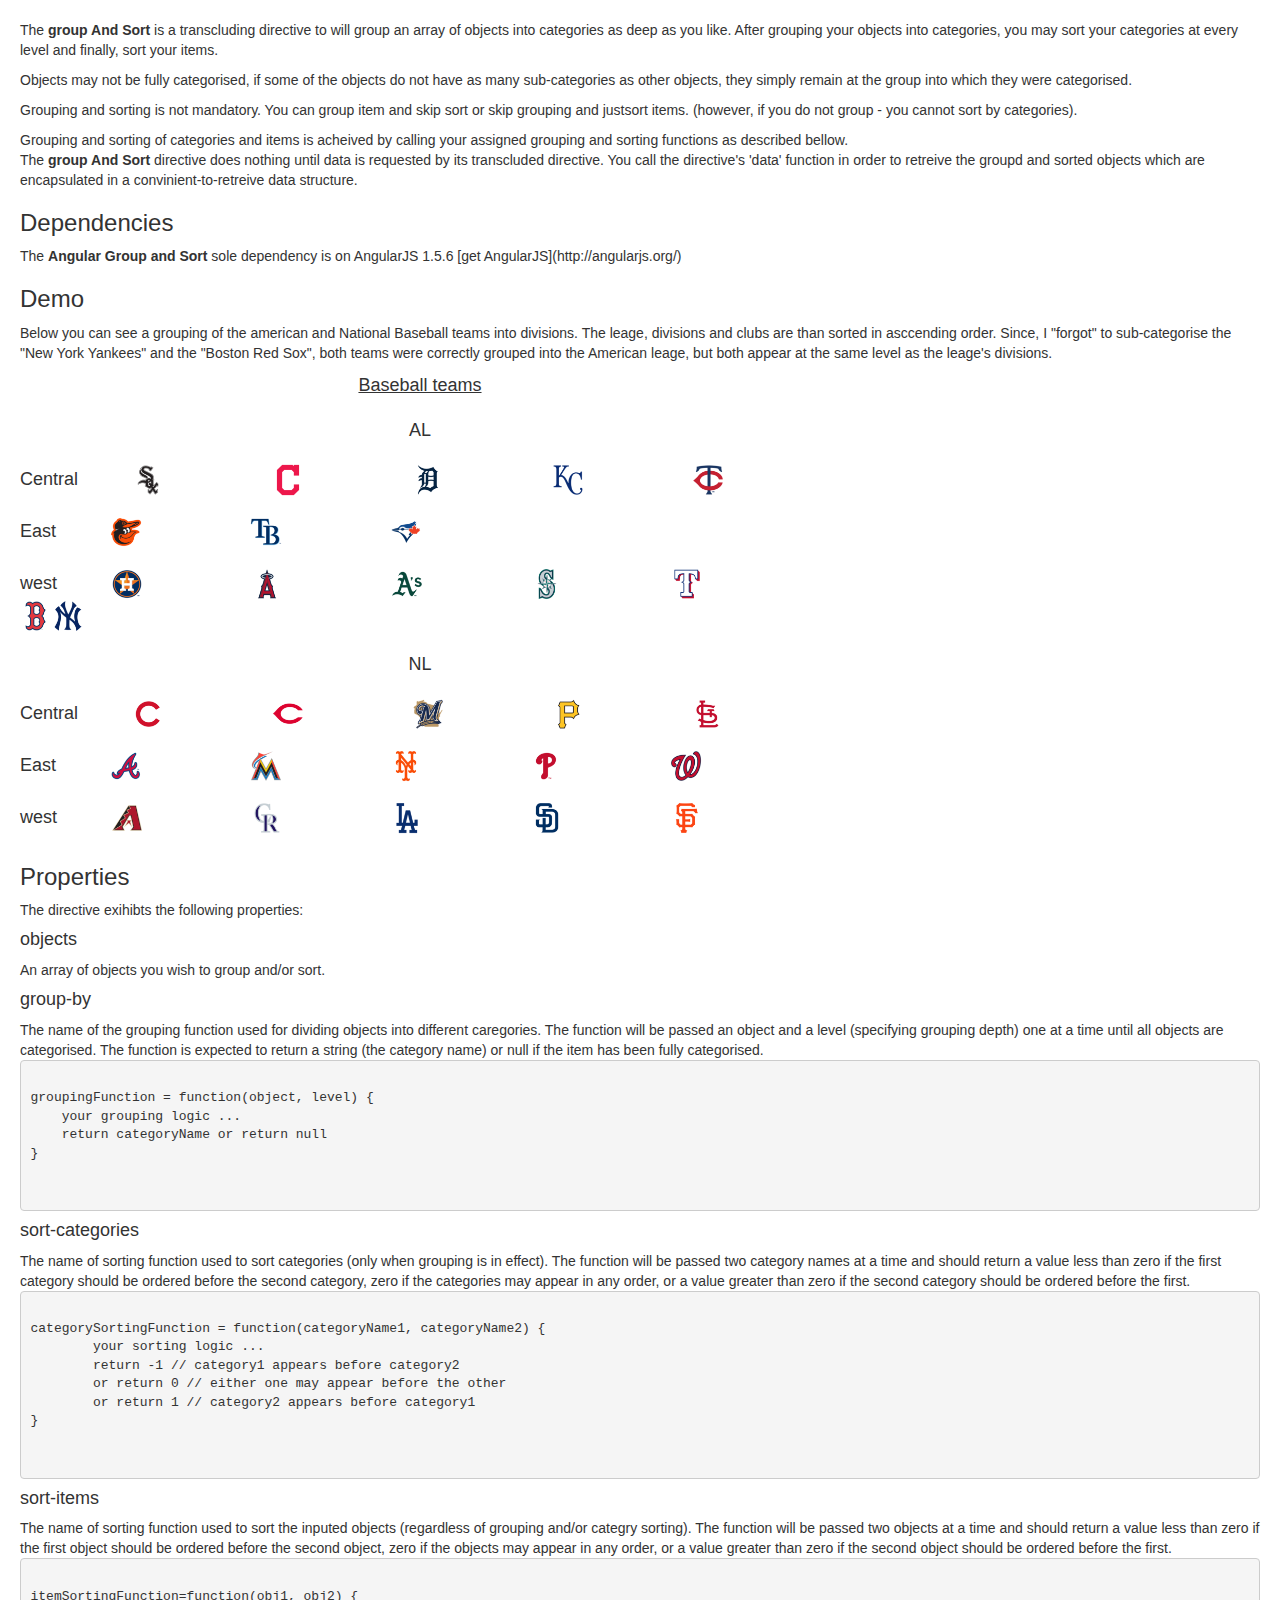
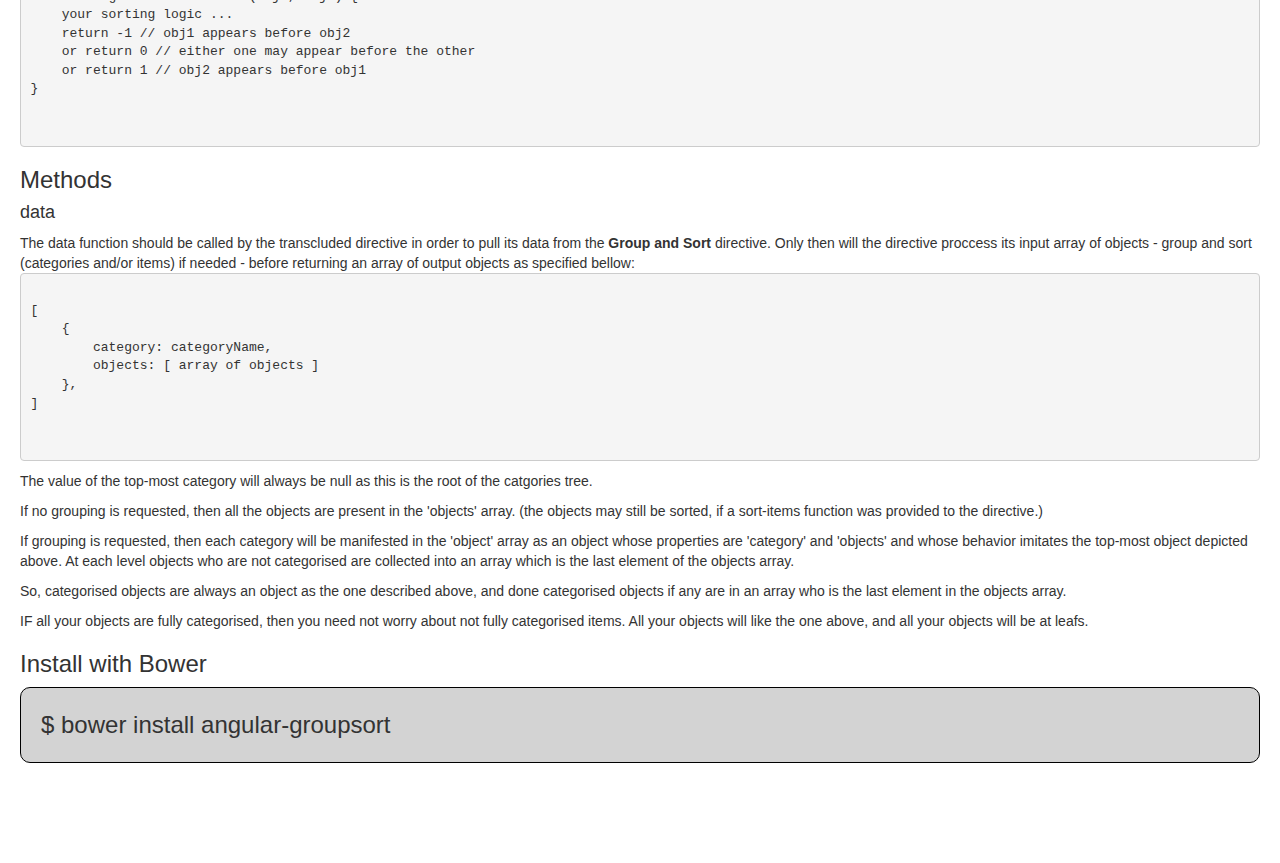
==== groupSort.html @ 401ddde3 "adding files to web site" ====
﻿<!DOCTYPE html>
<html ng-app="groupExample">
<head>
    <title></title>
	<meta charset="utf-8" />

    <link href="css/bootstrap.css" rel="stylesheet" />
    <link href="css/app.css" rel="stylesheet" />

    <script src="angular.js"></script>
    <script src="angular-groupsort.js"></script>
    <script src="groupingDirective.js"></script>
    <script src="groupSortExample.js"></script>
</head>
<body ng-controller="exampleCtrl">
    <p>
        The <b>group And Sort</b> is a transcluding directive to will group an array of objects into categories as deep as you like.
        After grouping your objects into categories, you may sort your categories at every level and finally, sort your items.
    </p>
    <p>
        Objects may not be fully categorised, if some of the objects do not have as many sub-categories as other objects, they simply remain at the
        group into which they were categorised.
    </p>
    <p>
        Grouping and sorting is not mandatory. You can group item and skip sort or skip grouping and justsort items. (however, if you do not group -
        you cannot sort by categories).
    </p>
    Grouping and sorting of categories and items is acheived by calling your assigned grouping and sorting functions as described bellow.
    <p>
        The <b>group And Sort</b> directive does nothing until data is requested by its transcluded directive. You call the directive's 'data'
        function in order to retreive the groupd and sorted objects which are encapsulated in a convinient-to-retreive data structure.
    </p>
    <h3>Dependencies</h3>
    The <b>Angular Group and Sort</b> sole dependency is on AngularJS 1.5.6 [get AngularJS](http://angularjs.org/)
    <h3>Demo</h3>
    Below you can see a grouping of the american and National Baseball teams into divisions. The leage, divisions and clubs are than sorted in
    asccending order. Since, I "forgot" to sub-categorise the "New York Yankees" and the "Boston Red Sox", both teams were correctly grouped into
    the American leage, but both appear at the same level as the leage's divisions.

    <div group-sort objects="objects" group-by="groupBy" sort-categories="sortCategories" sort-items="sortItems">
        <grouping-tree></grouping-tree>
    </div>
    <h3 style="margin-top:30px">Properties</h3>
    The directive exihibts the following properties:
    <h4>objects</h4>
    An array of objects you wish to group and/or sort.
    <h4>group-by</h4>
    The name of the grouping function used for dividing objects into different caregories. The function will be passed an object and a level
    (specifying grouping depth) one at a time until all objects are categorised. The function is expected to return a string (the category name) or
    null if the item has been fully categorised.
    <pre>
    <code>
groupingFunction = function(object, level) {
    your grouping logic ...
    return categoryName or return null
}
        </code>
    </pre>
    <h4>sort-categories</h4>
    The name of sorting function used to sort categories (only when grouping is in effect). The function will be passed two category names at a
    time and should return a value less than zero if the first category should be ordered before the second category, zero if the
    categories may appear in any order, or a value greater than zero if the second category should be ordered before the first.
    <pre>
    <code>
categorySortingFunction = function(categoryName1, categoryName2) {
	your sorting logic ...
	return -1 // category1 appears before category2
	or return 0 // either one may appear before the other
	or return 1 // category2 appears before category1
}
        </code>
    </pre>
    <h4>sort-items</h4>
    The name of sorting function used to sort the inputed objects (regardless of grouping and/or categry sorting). The function will be passed
    two objects at a time and should return a value less than zero if the first object should be ordered before the second object,
    zero if the objects may appear in any order, or a value greater than zero if the second object should be ordered before the first.
    <pre>
    <code>
itemSortingFunction=function(obj1, obj2) {
    your sorting logic ...
    return -1 // obj1 appears before obj2
    or return 0 // either one may appear before the other
    or return 1 // obj2 appears before obj1
}
        </code>
    </pre>
    <h3>Methods</h3>
    <h4>data</h4>
    The data function should be called by the transcluded directive in order to pull its data from the <b>Group and Sort</b> directive. Only then will the directive
    proccess its input array of objects - group and sort (categories and/or items) if needed - before returning an array of output objects as specified bellow:
    <pre>
        <code>
[
    {
        category: categoryName,
        objects: [ array of objects ]
    },
]
        </code>
    </pre>
    <p>
        The value of the top-most category will always be null as this is the root of the catgories tree.
    </p>
    <p>
        If no grouping is requested, then all the objects are present in the 'objects' array. (the objects may still be sorted, if a sort-items function was provided
        to the directive.)
    </p>
    <p>
        If grouping is requested, then each category will be manifested in the 'object' array as an object whose properties are 'category' and 'objects' and whose behavior imitates
        the top-most object depicted above. At each level objects who are not categorised are collected into an array which is the last element of the objects array.
    </p>
    <p>
        So, categorised objects are always an object as the one described above, and done categorised objects if any are in an array who is the last element in the objects
        array.
    </p>
    <p>
        IF all your objects are fully categorised, then you need not worry about not fully categorised items. All your objects will like the one above, and all your objects
        will be at leafs.
    </p>
    <h3>Install with Bower</h3>
    <div class="bowerInstall">$ bower install angular-groupsort</div>
</body>
</html>
---- css/app.css ----
﻿.category {
    width: auto;
    height:auto;
    position: relative;
    text-align:left;
    display: inline-block;
}

.categoryName {
    min-width: 140px;
    display:inline-block;
    text-align:center;
}

.title {
    width:800px;
    text-align: center; 
    text-decoration: underline;
    margin-top: 10px;
    font-size: large;
}

.bowerInstall {
    border: 1px solid black;
    border-radius: 10px;
    background-color: lightgray;
    margin-bottom: 100px;
    padding: 20px;
    font-size: x-large;
    min-width: 400px;
}

body {
    margin: 20px;
}
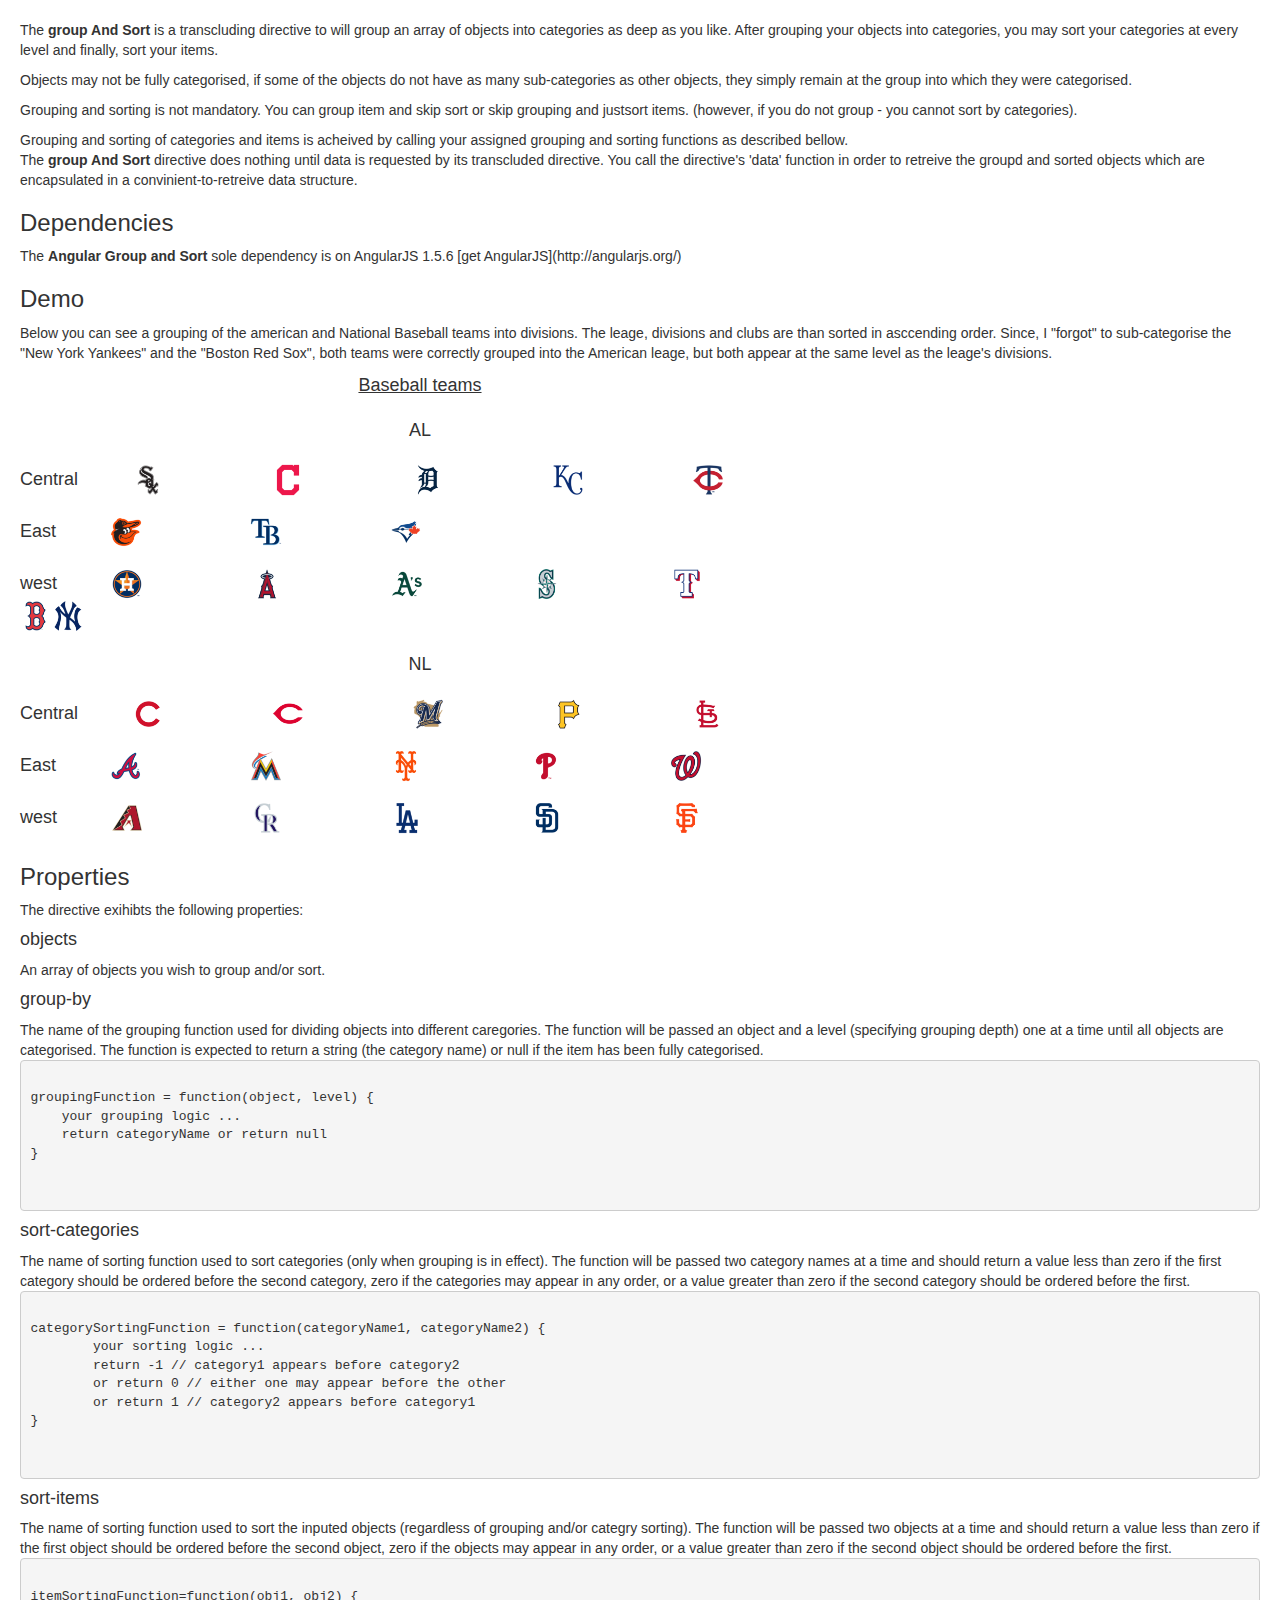
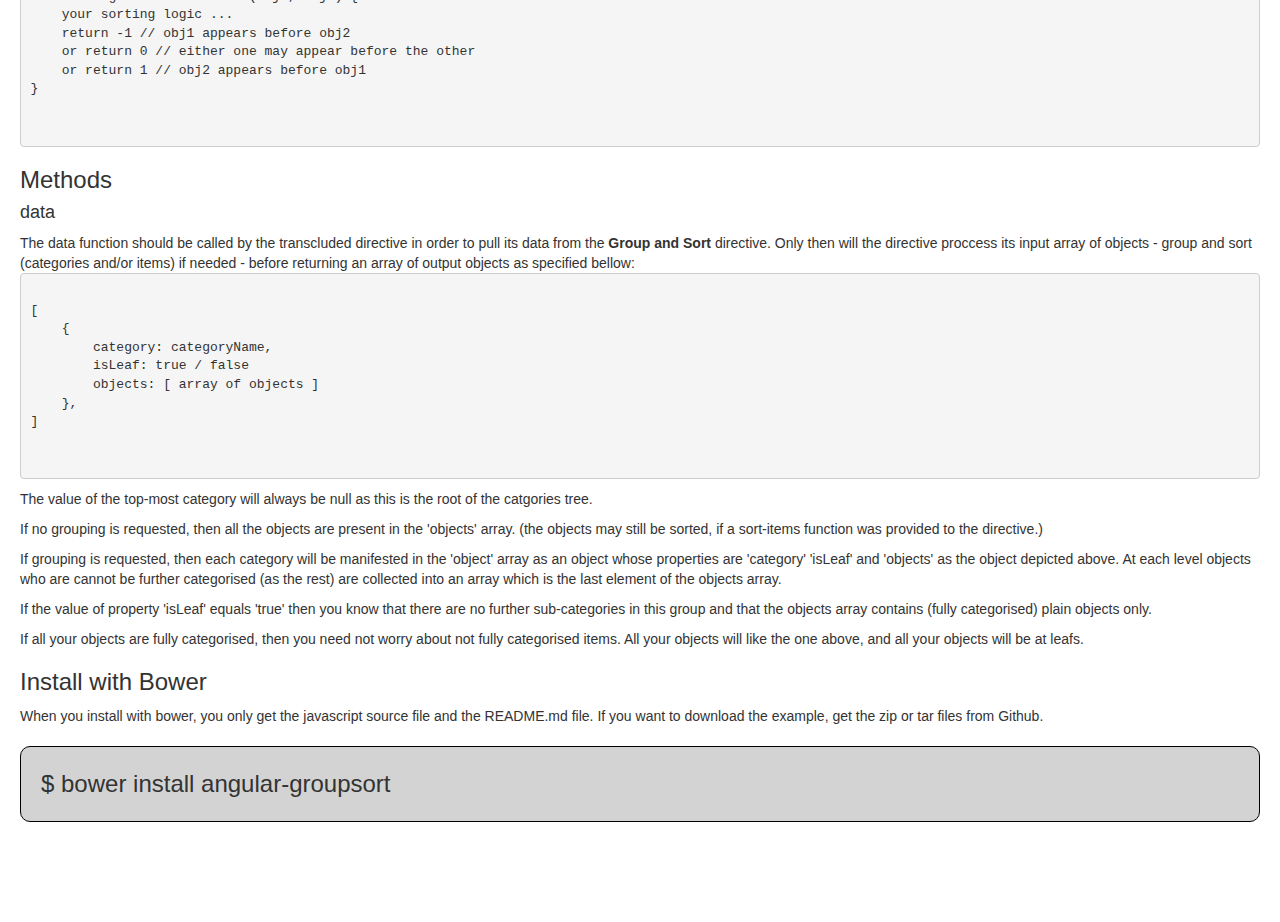
==== commit bff70d94: "Added property 'isLeaf'" ====
--- a/groupSort.html
+++ b/groupSort.html
@@ -2,7 +2,7 @@
 <html ng-app="groupExample">
 <head>
     <title></title>
-	<meta charset="utf-8" />
+    <meta charset="utf-8" />
 
     <link href="css/bootstrap.css" rel="stylesheet" />
     <link href="css/app.css" rel="stylesheet" />
@@ -89,10 +89,11 @@
     The data function should be called by the transcluded directive in order to pull its data from the <b>Group and Sort</b> directive. Only then will the directive
     proccess its input array of objects - group and sort (categories and/or items) if needed - before returning an array of output objects as specified bellow:
     <pre>
-        <code>
+    <code>
 [
     {
         category: categoryName,
+        isLeaf: true / false
         objects: [ array of objects ]
     },
 ]
@@ -106,18 +107,21 @@
         to the directive.)
     </p>
     <p>
-        If grouping is requested, then each category will be manifested in the 'object' array as an object whose properties are 'category' and 'objects' and whose behavior imitates
-        the top-most object depicted above. At each level objects who are not categorised are collected into an array which is the last element of the objects array.
+        If grouping is requested, then each category will be manifested in the 'object' array as an object whose properties are 'category' 'isLeaf'
+        and 'objects' as the object depicted above. At each level objects who are cannot be further categorised (as the rest) are collected
+        into an array which is the last element of the objects array.
     </p>
     <p>
-        So, categorised objects are always an object as the one described above, and done categorised objects if any are in an array who is the last element in the objects
-        array.
+        If the value of property 'isLeaf' equals 'true' then you know that there are no further sub-categories in this group and that the objects array contains (fully categorised) plain
+        objects only.
     </p>
     <p>
-        IF all your objects are fully categorised, then you need not worry about not fully categorised items. All your objects will like the one above, and all your objects
+        If all your objects are fully categorised, then you need not worry about not fully categorised items. All your objects will like the one above, and all your objects
         will be at leafs.
     </p>
     <h3>Install with Bower</h3>
+    When you install with bower, you only get the javascript source file and the README.md file. If you want to download the example,
+    get the zip or tar files from Github.
     <div class="bowerInstall">$ bower install angular-groupsort</div>
 </body>
 </html>
--- a/css/app.css
+++ b/css/app.css
@@ -24,6 +24,7 @@
     border: 1px solid black;
     border-radius: 10px;
     background-color: lightgray;
+    margin-top:20px;
     margin-bottom: 100px;
     padding: 20px;
     font-size: x-large;
